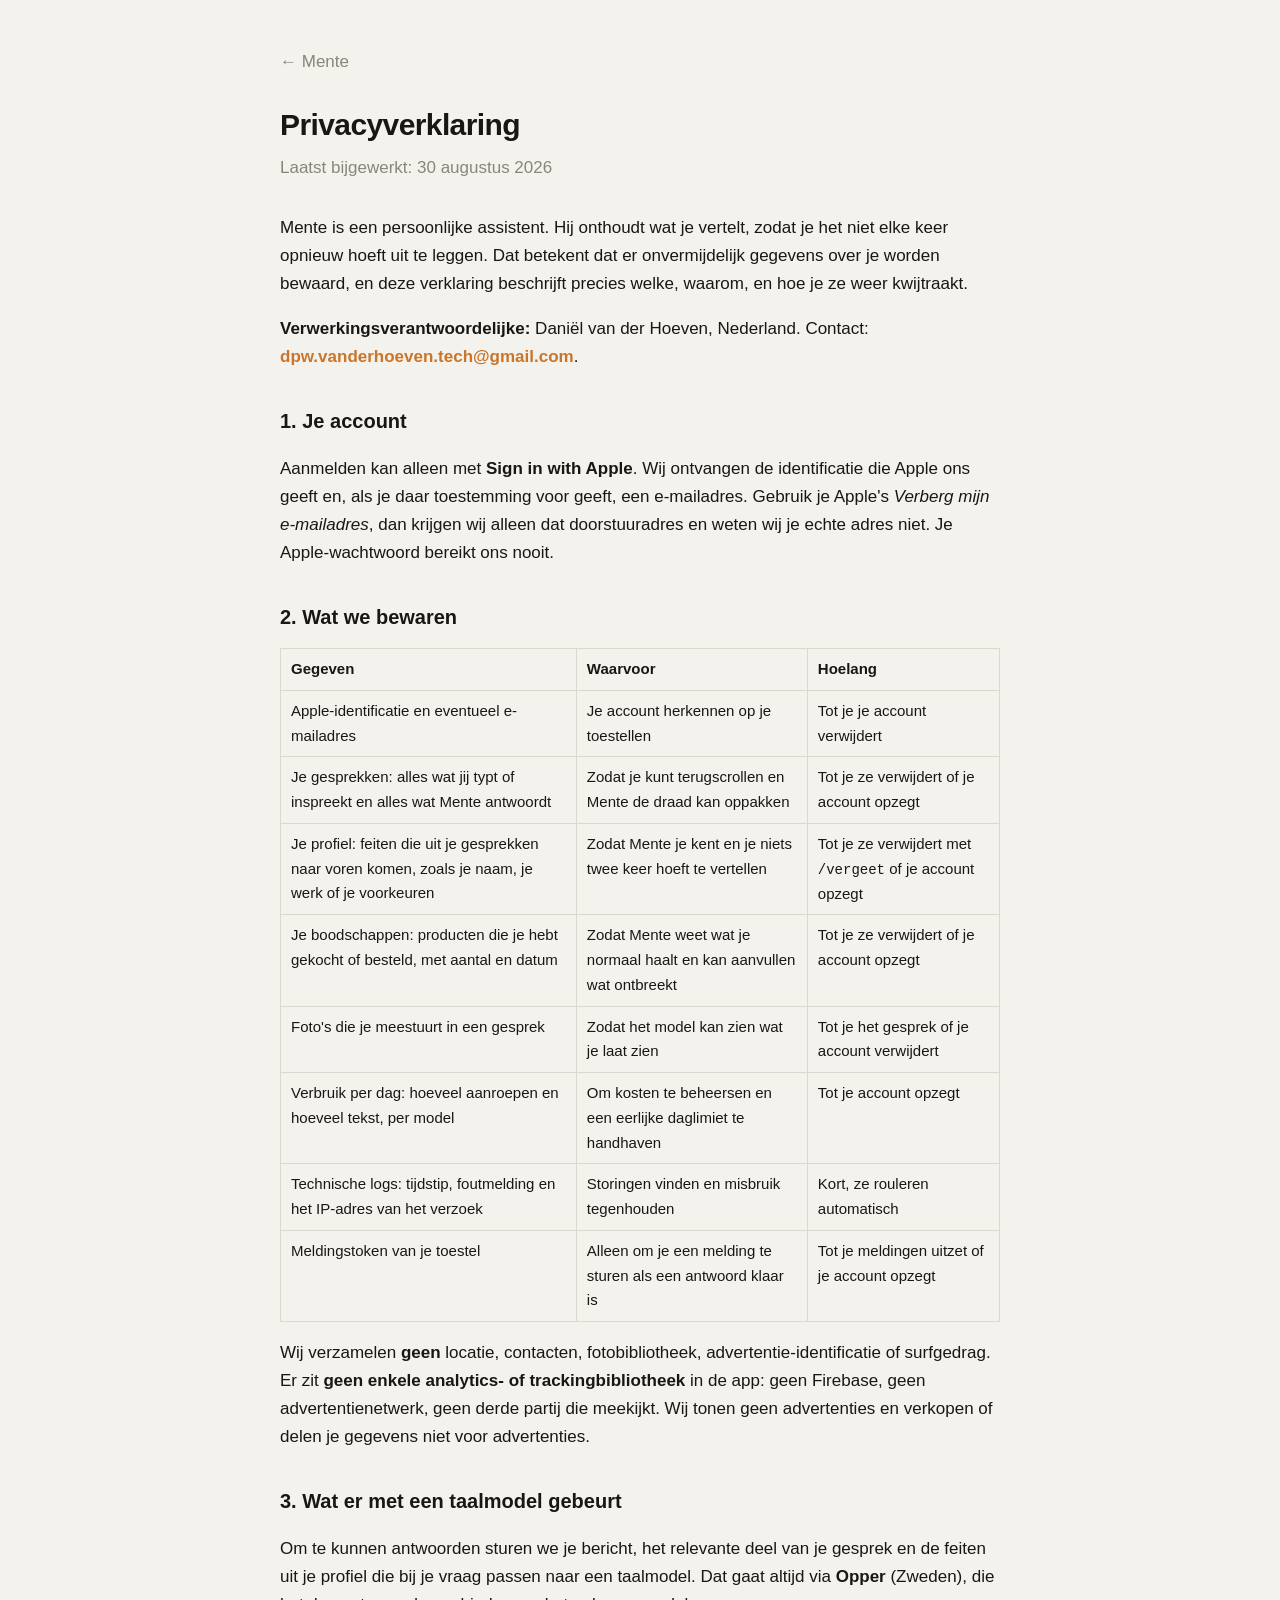
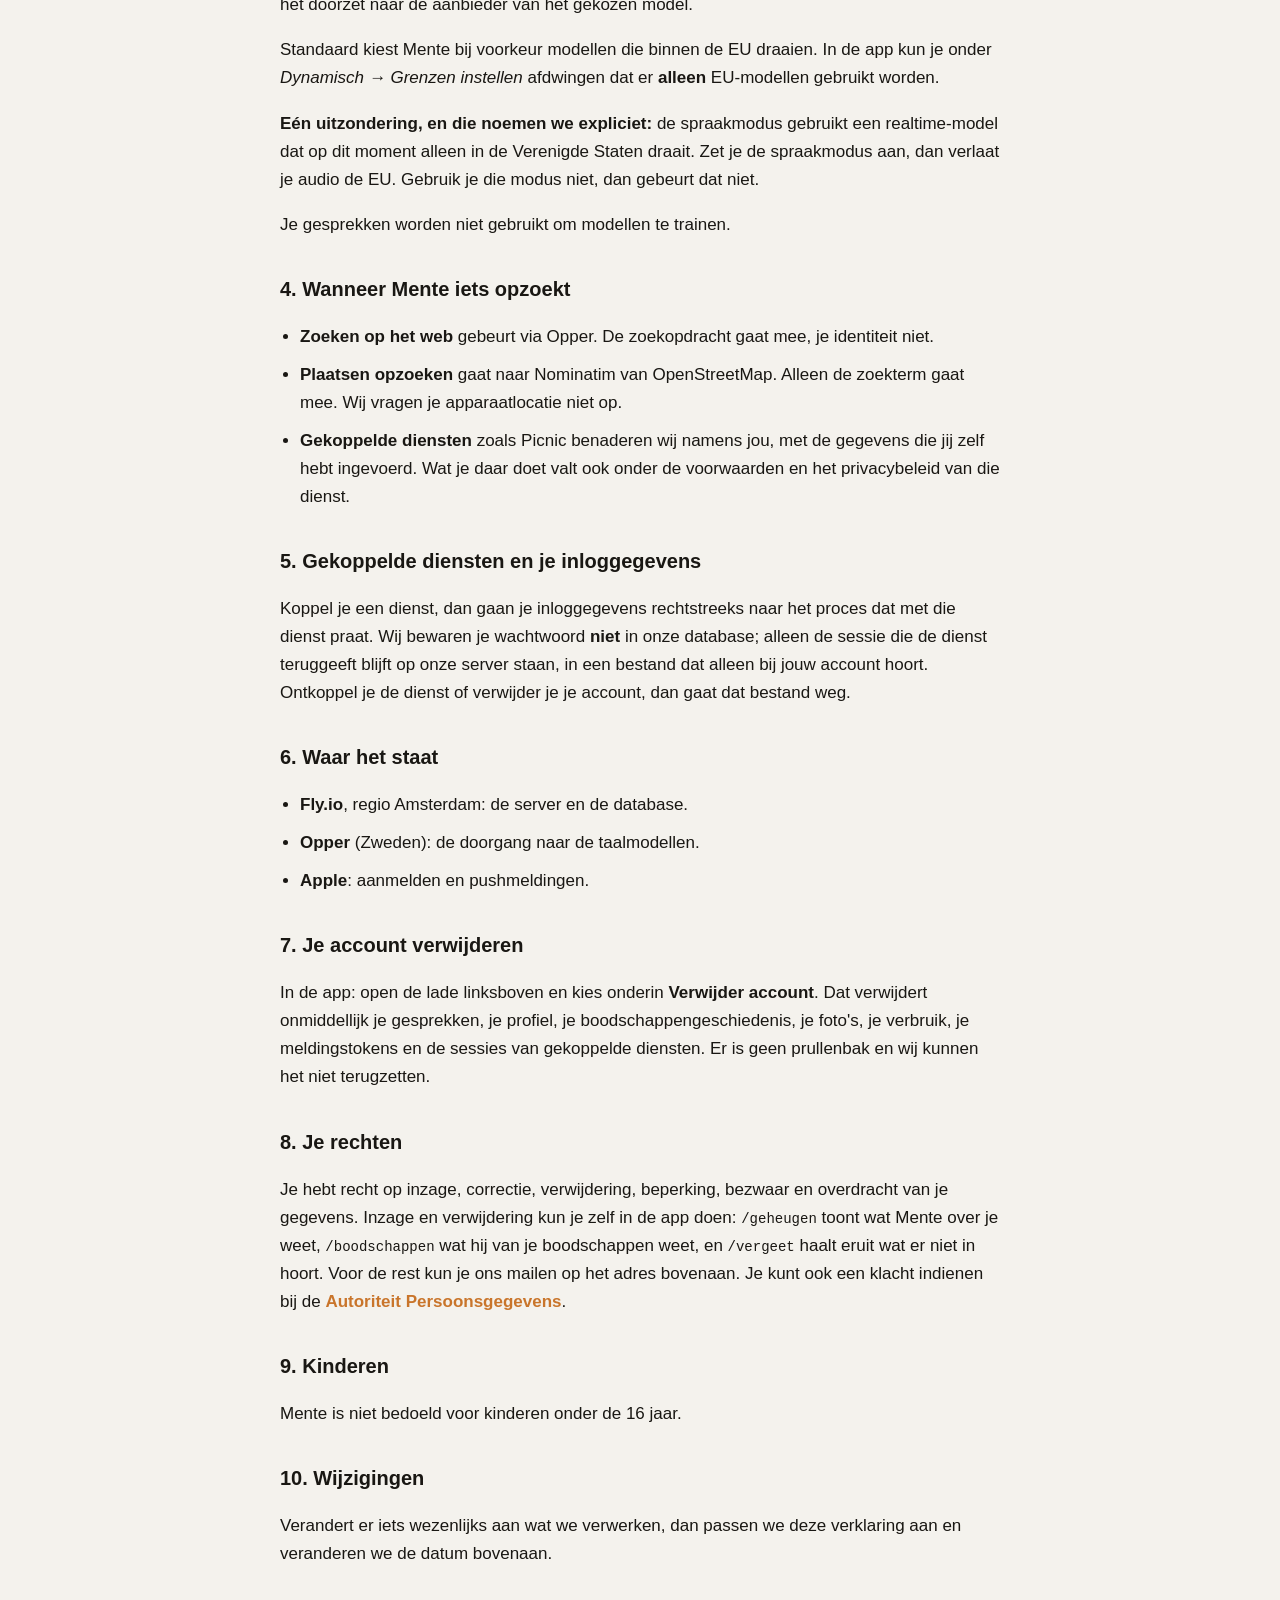
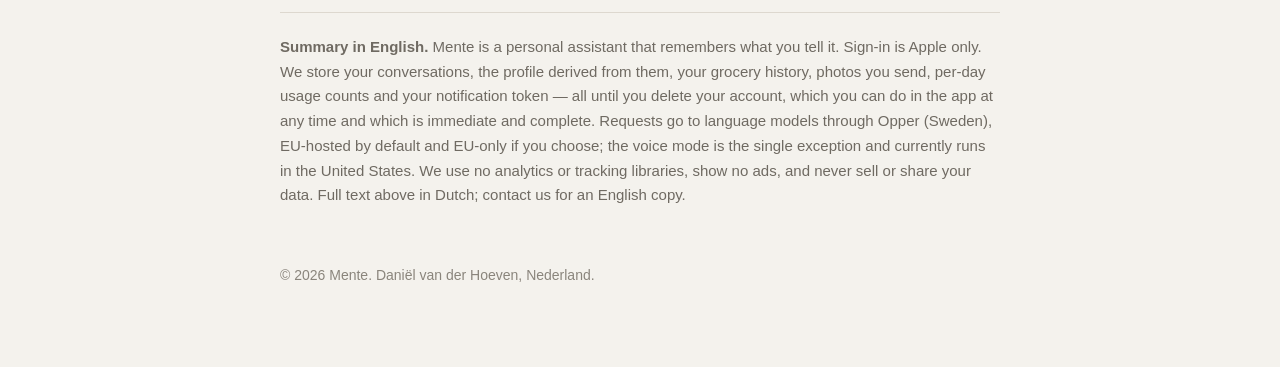
==== privacy.html @ 1af2e531 "Privacyverklaring, voorwaarden, ondersteuning en account verwijderen De pagina's waar App Store Conn" ====
<!DOCTYPE html>
<html lang="nl">
<head>
<meta charset="utf-8">
<meta name="viewport" content="width=device-width, initial-scale=1">
<title>Mente: Privacyverklaring</title>
<link rel="stylesheet" href="./stijl.css">
</head>
<body>
  <a class="back" href="./">← Mente</a>
  <h1>Privacyverklaring</h1>
  <p class="sub">Laatst bijgewerkt: 30 augustus 2026</p>

  <p>Mente is een persoonlijke assistent. Hij onthoudt wat je vertelt, zodat je
  het niet elke keer opnieuw hoeft uit te leggen. Dat betekent dat er
  onvermijdelijk gegevens over je worden bewaard, en deze verklaring beschrijft
  precies welke, waarom, en hoe je ze weer kwijtraakt.</p>

  <p><strong>Verwerkingsverantwoordelijke:</strong> Daniël van der Hoeven,
  Nederland. Contact:
  <a href="mailto:dpw.vanderhoeven.tech@gmail.com">dpw.vanderhoeven.tech@gmail.com</a>.</p>

  <h2>1. Je account</h2>
  <p>Aanmelden kan alleen met <strong>Sign in with Apple</strong>. Wij ontvangen
  de identificatie die Apple ons geeft en, als je daar toestemming voor geeft,
  een e-mailadres. Gebruik je Apple's <em>Verberg mijn e-mailadres</em>, dan
  krijgen wij alleen dat doorstuuradres en weten wij je echte adres niet. Je
  Apple-wachtwoord bereikt ons nooit.</p>

  <h2>2. Wat we bewaren</h2>
  <table>
    <tr><th>Gegeven</th><th>Waarvoor</th><th>Hoelang</th></tr>
    <tr><td>Apple-identificatie en eventueel e-mailadres</td>
        <td>Je account herkennen op je toestellen</td>
        <td>Tot je je account verwijdert</td></tr>
    <tr><td>Je gesprekken: alles wat jij typt of inspreekt en alles wat Mente
        antwoordt</td>
        <td>Zodat je kunt terugscrollen en Mente de draad kan oppakken</td>
        <td>Tot je ze verwijdert of je account opzegt</td></tr>
    <tr><td>Je profiel: feiten die uit je gesprekken naar voren komen, zoals je
        naam, je werk of je voorkeuren</td>
        <td>Zodat Mente je kent en je niets twee keer hoeft te vertellen</td>
        <td>Tot je ze verwijdert met <code>/vergeet</code> of je account opzegt</td></tr>
    <tr><td>Je boodschappen: producten die je hebt gekocht of besteld, met
        aantal en datum</td>
        <td>Zodat Mente weet wat je normaal haalt en kan aanvullen wat ontbreekt</td>
        <td>Tot je ze verwijdert of je account opzegt</td></tr>
    <tr><td>Foto's die je meestuurt in een gesprek</td>
        <td>Zodat het model kan zien wat je laat zien</td>
        <td>Tot je het gesprek of je account verwijdert</td></tr>
    <tr><td>Verbruik per dag: hoeveel aanroepen en hoeveel tekst, per model</td>
        <td>Om kosten te beheersen en een eerlijke daglimiet te handhaven</td>
        <td>Tot je account opzegt</td></tr>
    <tr><td>Technische logs: tijdstip, foutmelding en het IP-adres van het
        verzoek</td>
        <td>Storingen vinden en misbruik tegenhouden</td>
        <td>Kort, ze rouleren automatisch</td></tr>
    <tr><td>Meldingstoken van je toestel</td>
        <td>Alleen om je een melding te sturen als een antwoord klaar is</td>
        <td>Tot je meldingen uitzet of je account opzegt</td></tr>
  </table>

  <p>Wij verzamelen <strong>geen</strong> locatie, contacten, fotobibliotheek,
  advertentie-identificatie of surfgedrag. Er zit <strong>geen enkele
  analytics- of trackingbibliotheek</strong> in de app: geen Firebase, geen
  advertentienetwerk, geen derde partij die meekijkt. Wij tonen geen advertenties
  en verkopen of delen je gegevens niet voor advertenties.</p>

  <h2>3. Wat er met een taalmodel gebeurt</h2>
  <p>Om te kunnen antwoorden sturen we je bericht, het relevante deel van je
  gesprek en de feiten uit je profiel die bij je vraag passen naar een
  taalmodel. Dat gaat altijd via <strong>Opper</strong> (Zweden), die het
  doorzet naar de aanbieder van het gekozen model.</p>
  <p>Standaard kiest Mente bij voorkeur modellen die binnen de EU draaien. In de
  app kun je onder <em>Dynamisch → Grenzen instellen</em> afdwingen dat er
  <strong>alleen</strong> EU-modellen gebruikt worden.</p>
  <p><strong>Eén uitzondering, en die noemen we expliciet:</strong> de
  spraakmodus gebruikt een realtime-model dat op dit moment alleen in de
  Verenigde Staten draait. Zet je de spraakmodus aan, dan verlaat je audio de
  EU. Gebruik je die modus niet, dan gebeurt dat niet.</p>
  <p>Je gesprekken worden niet gebruikt om modellen te trainen.</p>

  <h2>4. Wanneer Mente iets opzoekt</h2>
  <ul>
    <li><strong>Zoeken op het web</strong> gebeurt via Opper. De zoekopdracht
    gaat mee, je identiteit niet.</li>
    <li><strong>Plaatsen opzoeken</strong> gaat naar Nominatim van
    OpenStreetMap. Alleen de zoekterm gaat mee. Wij vragen je apparaatlocatie
    niet op.</li>
    <li><strong>Gekoppelde diensten</strong> zoals Picnic benaderen wij namens
    jou, met de gegevens die jij zelf hebt ingevoerd. Wat je daar doet valt ook
    onder de voorwaarden en het privacybeleid van die dienst.</li>
  </ul>

  <h2>5. Gekoppelde diensten en je inloggegevens</h2>
  <p>Koppel je een dienst, dan gaan je inloggegevens rechtstreeks naar het
  proces dat met die dienst praat. Wij bewaren je wachtwoord
  <strong>niet</strong> in onze database; alleen de sessie die de dienst
  teruggeeft blijft op onze server staan, in een bestand dat alleen bij jouw
  account hoort. Ontkoppel je de dienst of verwijder je je account, dan gaat dat
  bestand weg.</p>

  <h2>6. Waar het staat</h2>
  <ul>
    <li><strong>Fly.io</strong>, regio Amsterdam: de server en de database.</li>
    <li><strong>Opper</strong> (Zweden): de doorgang naar de taalmodellen.</li>
    <li><strong>Apple</strong>: aanmelden en pushmeldingen.</li>
  </ul>

  <h2>7. Je account verwijderen</h2>
  <p>In de app: open de lade linksboven en kies onderin <strong>Verwijder
  account</strong>. Dat verwijdert onmiddellijk je gesprekken, je profiel, je
  boodschappengeschiedenis, je foto's, je verbruik, je meldingstokens en de
  sessies van gekoppelde diensten. Er is geen prullenbak en wij kunnen het niet
  terugzetten.</p>

  <h2>8. Je rechten</h2>
  <p>Je hebt recht op inzage, correctie, verwijdering, beperking, bezwaar en
  overdracht van je gegevens. Inzage en verwijdering kun je zelf in de app doen:
  <code>/geheugen</code> toont wat Mente over je weet, <code>/boodschappen</code>
  wat hij van je boodschappen weet, en <code>/vergeet</code> haalt eruit wat er
  niet in hoort. Voor de rest kun je ons mailen op het adres bovenaan. Je kunt
  ook een klacht indienen bij de
  <a href="https://autoriteitpersoonsgegevens.nl">Autoriteit Persoonsgegevens</a>.</p>

  <h2>9. Kinderen</h2>
  <p>Mente is niet bedoeld voor kinderen onder de 16 jaar.</p>

  <h2>10. Wijzigingen</h2>
  <p>Verandert er iets wezenlijks aan wat we verwerken, dan passen we deze
  verklaring aan en veranderen we de datum bovenaan.</p>

  <div class="en">
    <strong>Summary in English.</strong> Mente is a personal assistant that
    remembers what you tell it. Sign-in is Apple only. We store your
    conversations, the profile derived from them, your grocery history, photos
    you send, per-day usage counts and your notification token — all until you
    delete your account, which you can do in the app at any time and which is
    immediate and complete. Requests go to language models through Opper
    (Sweden), EU-hosted by default and EU-only if you choose; the voice mode is
    the single exception and currently runs in the United States. We use no
    analytics or tracking libraries, show no ads, and never sell or share your
    data. Full text above in Dutch; contact us for an English copy.
  </div>

  <footer>© 2026 Mente. Daniël van der Hoeven, Nederland.</footer>
</body>
</html>
---- stijl.css ----
:root { color-scheme: light dark; }
body {
  font: 17px/1.65 -apple-system, BlinkMacSystemFont, "Segoe UI", Roboto, Helvetica, Arial, sans-serif;
  max-width: 720px; margin: 0 auto; padding: 48px 22px 80px;
  color: #191713; background: #F4F2ED;
}
@media (prefers-color-scheme: dark) {
  body { color: #E8E6E1; background: #191713; }
  a { color: #E29450; }
  table { border-color: #3a3733; }
  th, td { border-color: #3a3733; }
}
h1 { font-size: 30px; letter-spacing: -.02em; margin: 0 0 4px; }
h2 { font-size: 20px; margin: 34px 0 10px; }
.sub { color: #8a857c; margin: 0 0 32px; }
a { color: #C9752B; font-weight: 600; text-decoration: none; }
a:hover { text-decoration: underline; }
ul { padding-left: 20px; }
li { margin: 0 0 10px; }
table { border-collapse: collapse; width: 100%; margin: 14px 0; font-size: 15px; }
th, td { border: 1px solid #ddd8cf; padding: 8px 10px; text-align: left; vertical-align: top; }
th { font-weight: 600; }
code { font-family: ui-monospace, SFMono-Regular, Menlo, monospace; font-size: 14px; }
.back { display: inline-block; margin-bottom: 24px; color: #8a857c; font-weight: 400; }
footer { margin-top: 56px; color: #8a857c; font-size: 14px; }
.en { margin-top: 44px; padding-top: 22px; border-top: 1px solid #ddd8cf; color: #6f6a62; font-size: 15px; }
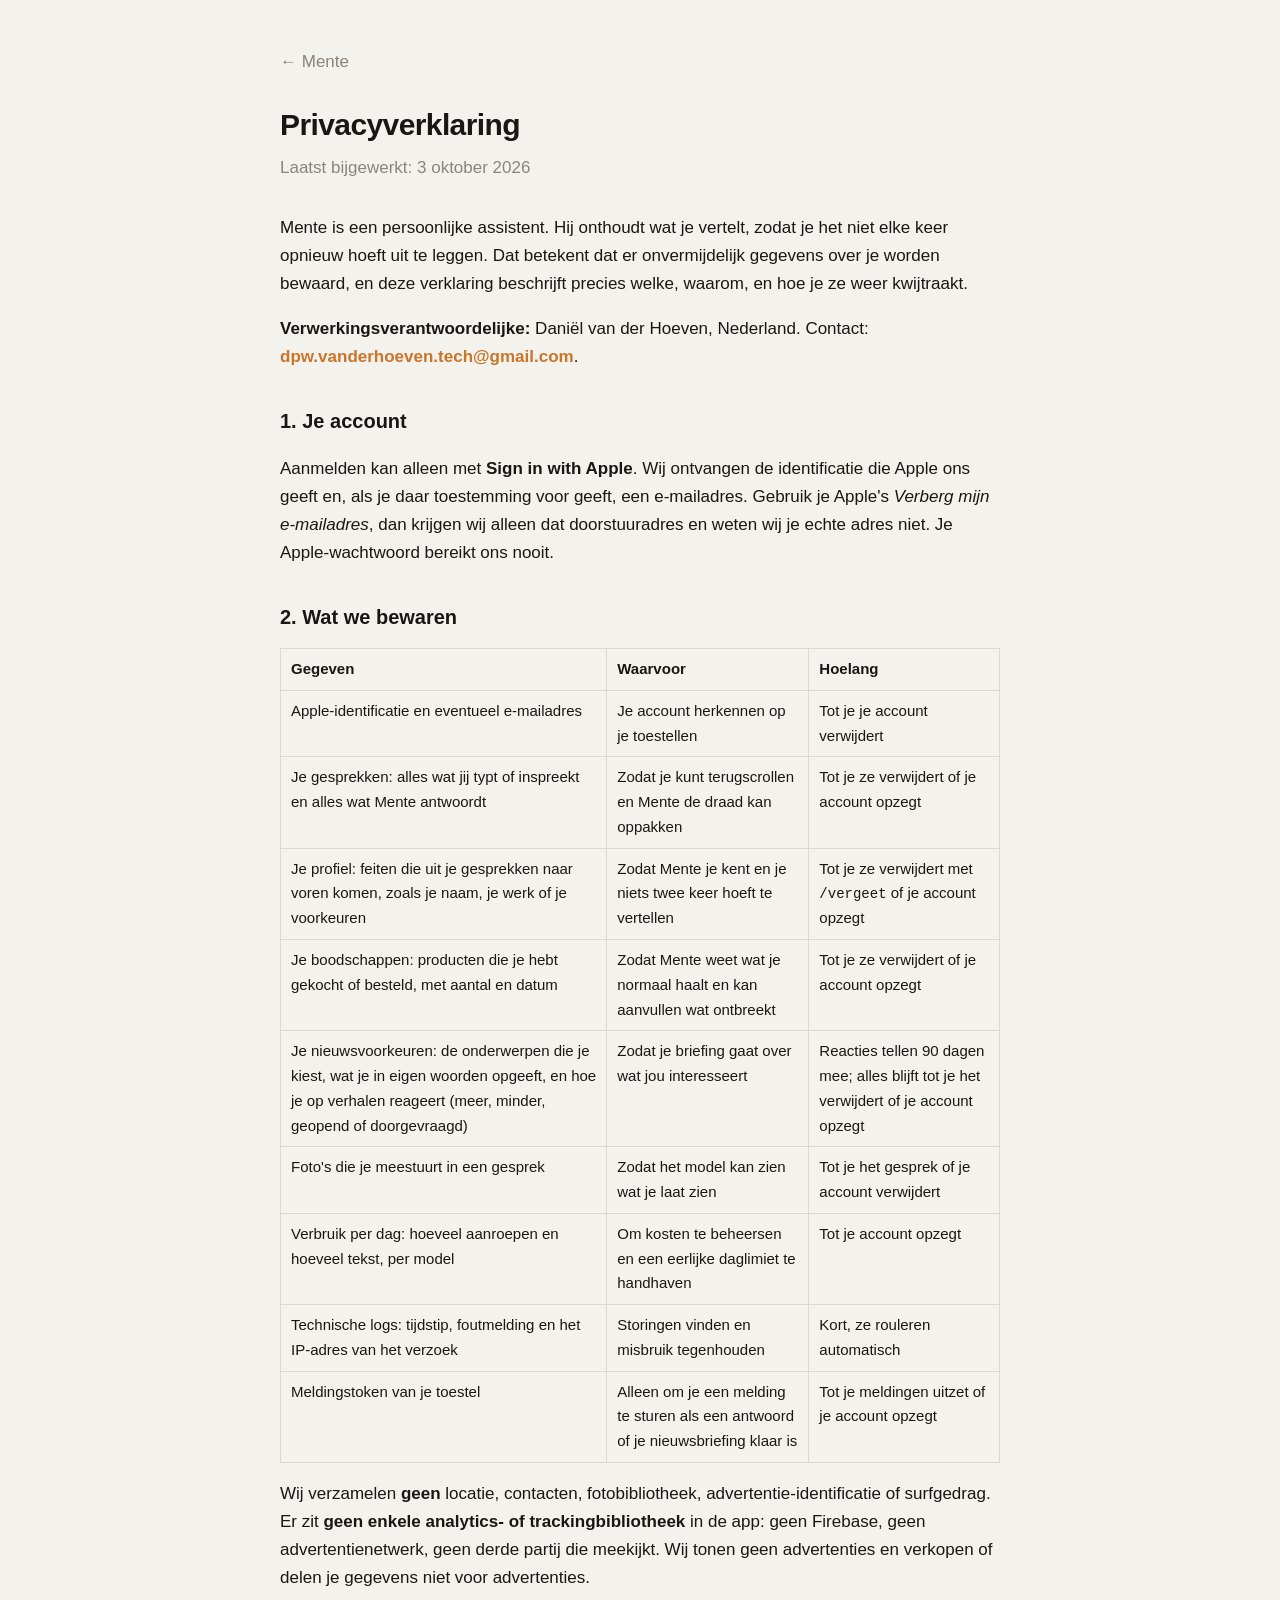
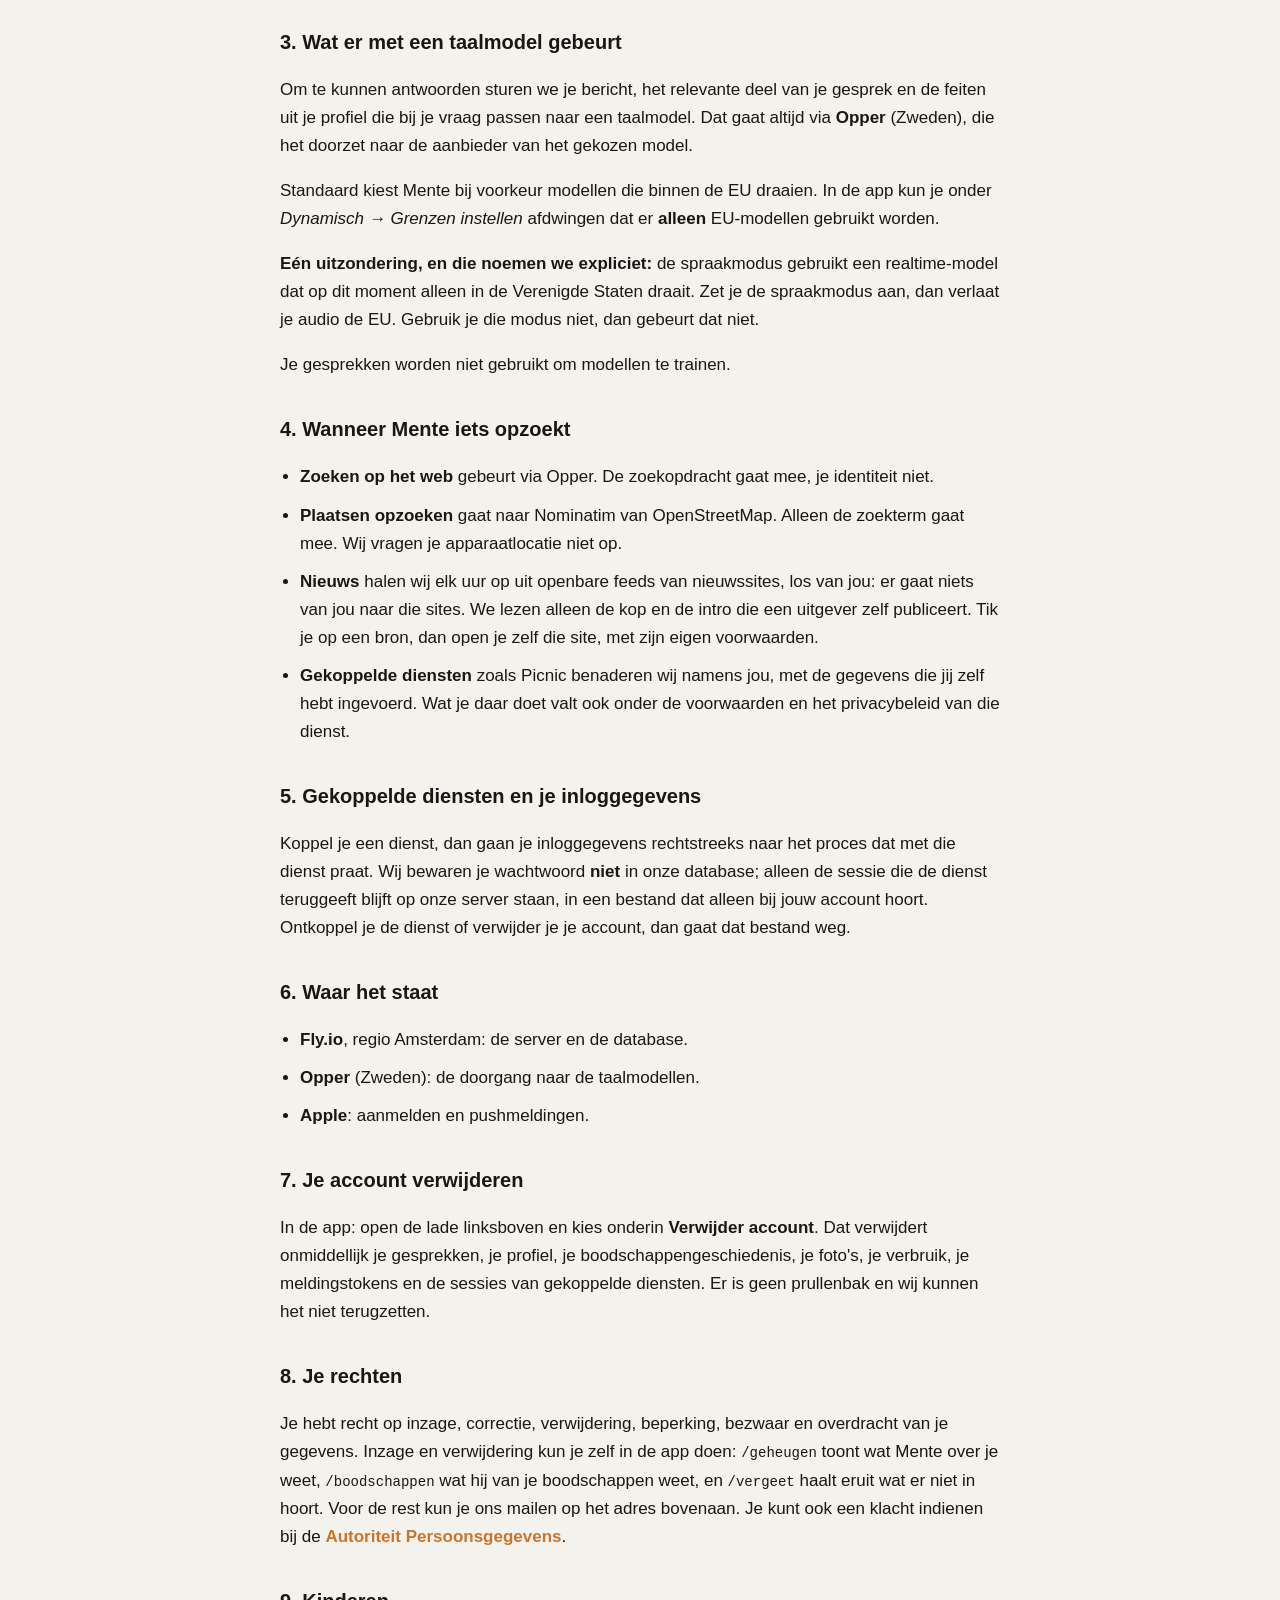
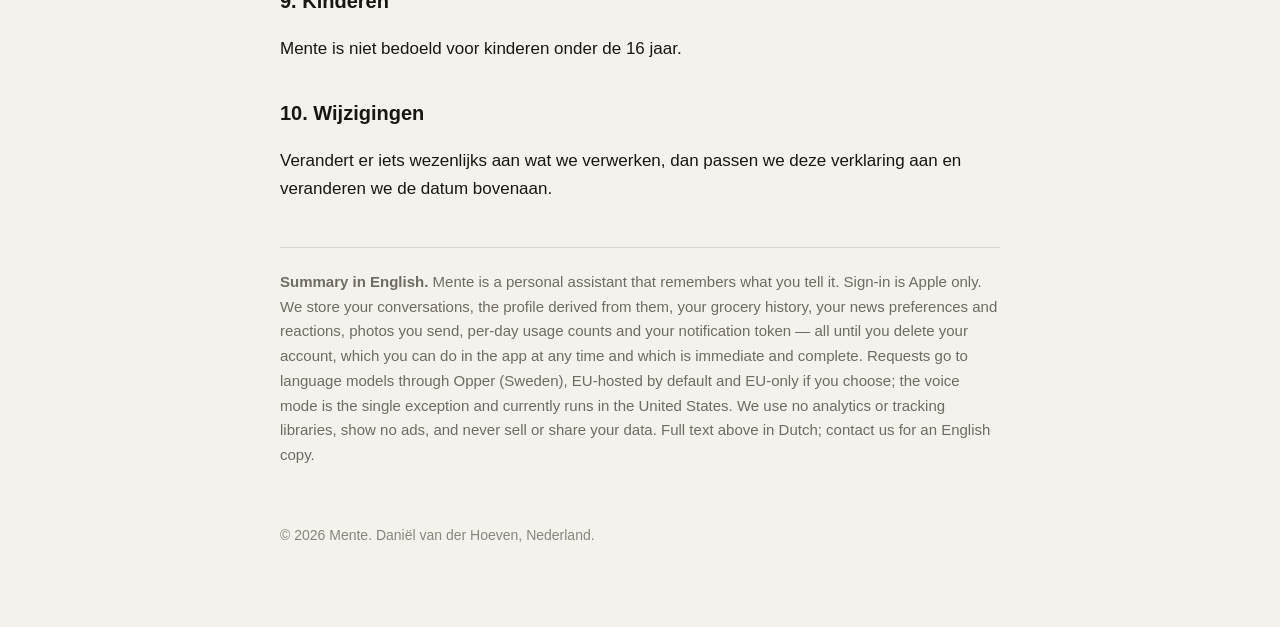
==== commit db8cf003: "Nieuwsvoorkeuren in de privacyverklaring Mente bewaart nu ook welke onderwerpen iemand kiest, wat hi" ====
--- a/privacy.html
+++ b/privacy.html
@@ -9,7 +9,7 @@
 <body>
   <a class="back" href="./">← Mente</a>
   <h1>Privacyverklaring</h1>
-  <p class="sub">Laatst bijgewerkt: 30 augustus 2026</p>
+  <p class="sub">Laatst bijgewerkt: 3 oktober 2026</p>
 
   <p>Mente is een persoonlijke assistent. Hij onthoudt wat je vertelt, zodat je
   het niet elke keer opnieuw hoeft uit te leggen. Dat betekent dat er
@@ -45,6 +45,12 @@
         aantal en datum</td>
         <td>Zodat Mente weet wat je normaal haalt en kan aanvullen wat ontbreekt</td>
         <td>Tot je ze verwijdert of je account opzegt</td></tr>
+    <tr><td>Je nieuwsvoorkeuren: de onderwerpen die je kiest, wat je in eigen
+        woorden opgeeft, en hoe je op verhalen reageert (meer, minder, geopend
+        of doorgevraagd)</td>
+        <td>Zodat je briefing gaat over wat jou interesseert</td>
+        <td>Reacties tellen 90 dagen mee; alles blijft tot je het verwijdert of
+        je account opzegt</td></tr>
     <tr><td>Foto's die je meestuurt in een gesprek</td>
         <td>Zodat het model kan zien wat je laat zien</td>
         <td>Tot je het gesprek of je account verwijdert</td></tr>
@@ -56,7 +62,8 @@
         <td>Storingen vinden en misbruik tegenhouden</td>
         <td>Kort, ze rouleren automatisch</td></tr>
     <tr><td>Meldingstoken van je toestel</td>
-        <td>Alleen om je een melding te sturen als een antwoord klaar is</td>
+        <td>Alleen om je een melding te sturen als een antwoord of je
+        nieuwsbriefing klaar is</td>
         <td>Tot je meldingen uitzet of je account opzegt</td></tr>
   </table>
 
@@ -87,6 +94,10 @@
     <li><strong>Plaatsen opzoeken</strong> gaat naar Nominatim van
     OpenStreetMap. Alleen de zoekterm gaat mee. Wij vragen je apparaatlocatie
     niet op.</li>
+    <li><strong>Nieuws</strong> halen wij elk uur op uit openbare feeds van
+    nieuwssites, los van jou: er gaat niets van jou naar die sites. We lezen
+    alleen de kop en de intro die een uitgever zelf publiceert. Tik je op een
+    bron, dan open je zelf die site, met zijn eigen voorwaarden.</li>
     <li><strong>Gekoppelde diensten</strong> zoals Picnic benaderen wij namens
     jou, met de gegevens die jij zelf hebt ingevoerd. Wat je daar doet valt ook
     onder de voorwaarden en het privacybeleid van die dienst.</li>
@@ -133,8 +144,9 @@
   <div class="en">
     <strong>Summary in English.</strong> Mente is a personal assistant that
     remembers what you tell it. Sign-in is Apple only. We store your
-    conversations, the profile derived from them, your grocery history, photos
-    you send, per-day usage counts and your notification token — all until you
+    conversations, the profile derived from them, your grocery history, your
+    news preferences and reactions, photos you send, per-day usage counts and
+    your notification token — all until you
     delete your account, which you can do in the app at any time and which is
     immediate and complete. Requests go to language models through Opper
     (Sweden), EU-hosted by default and EU-only if you choose; the voice mode is
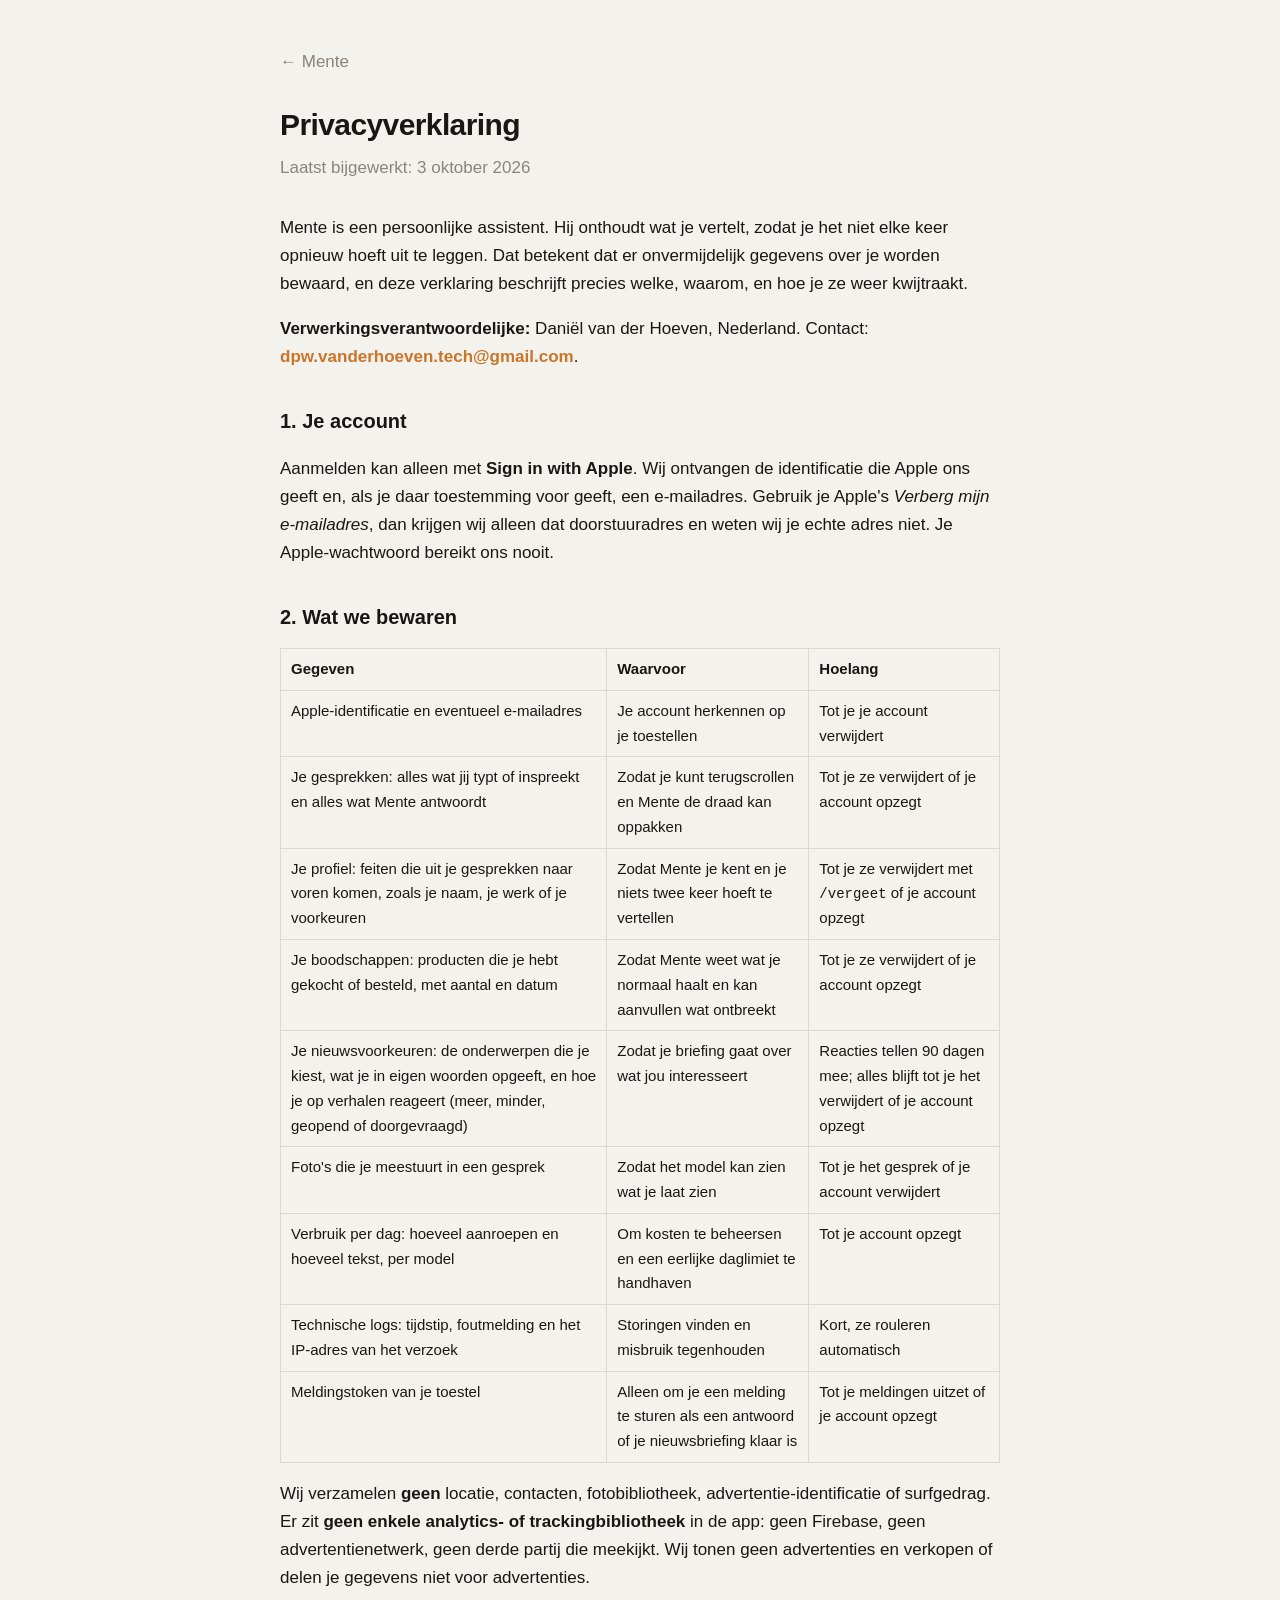
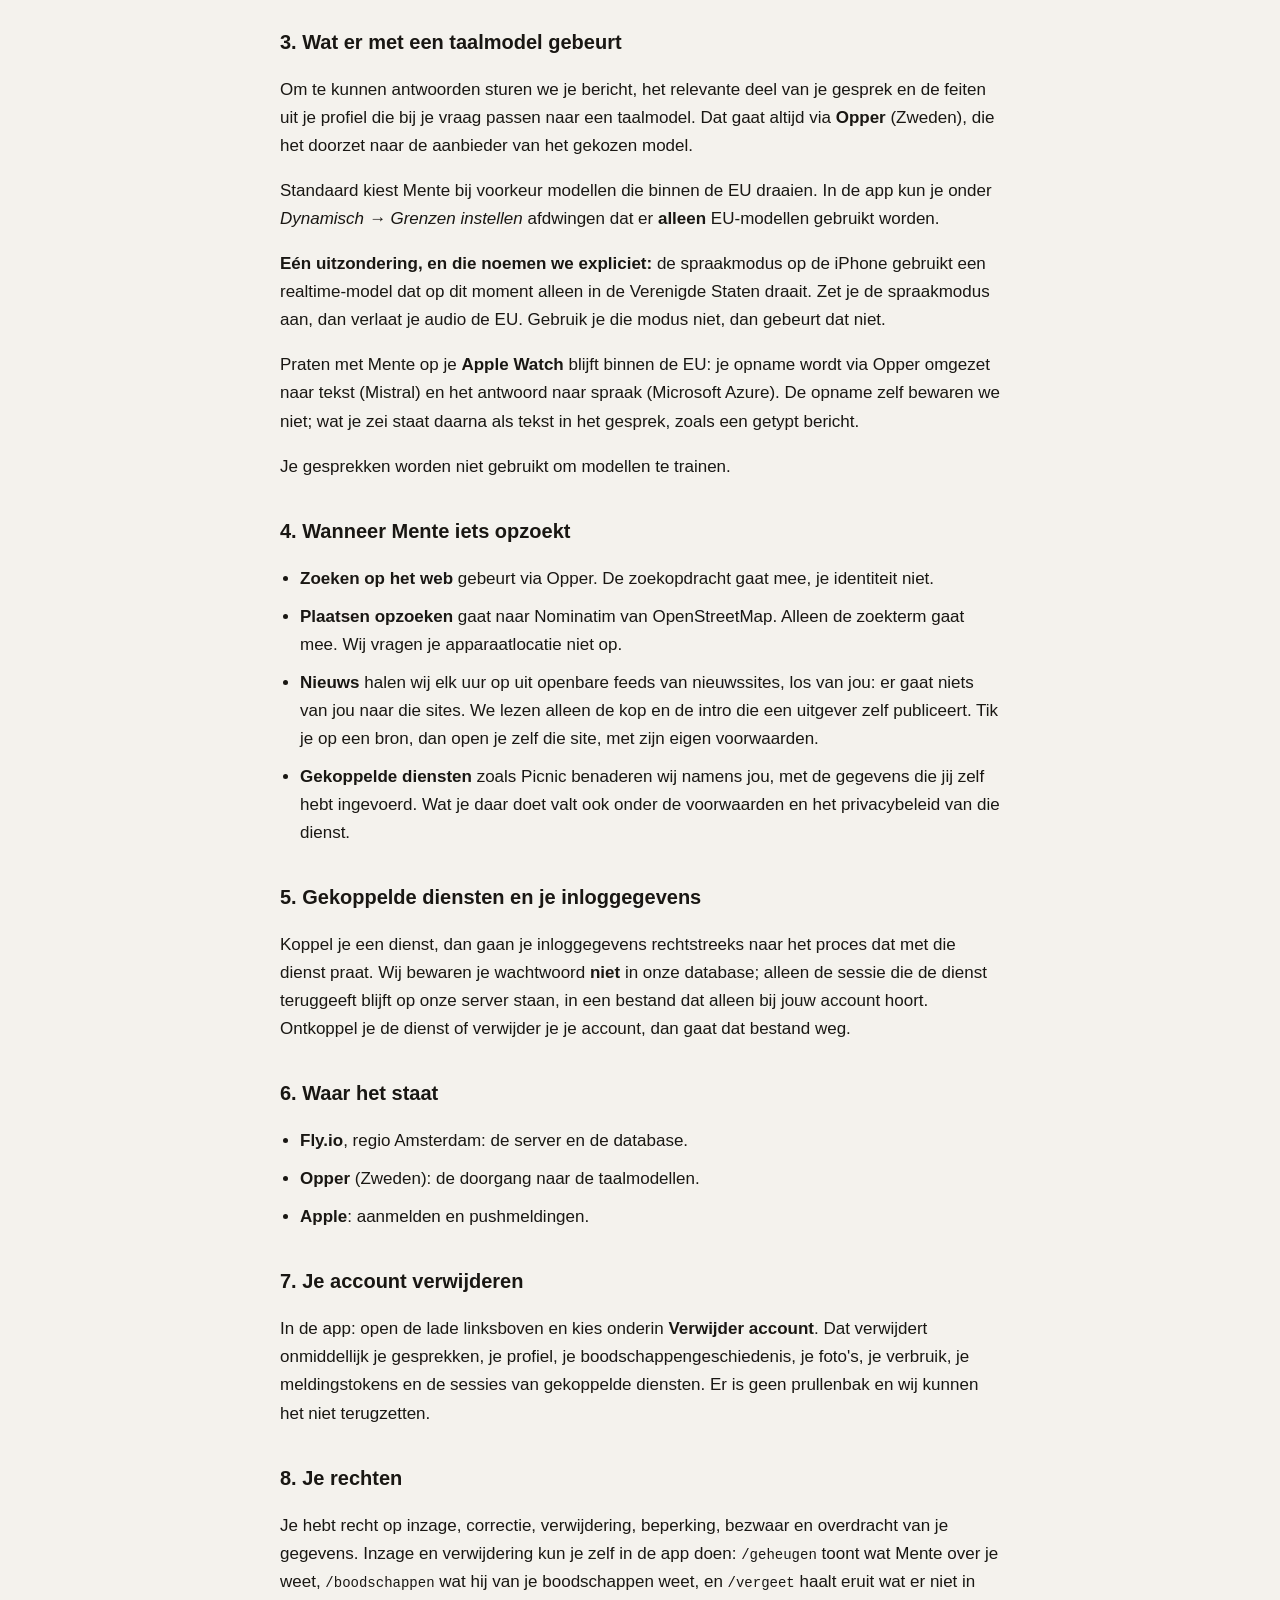
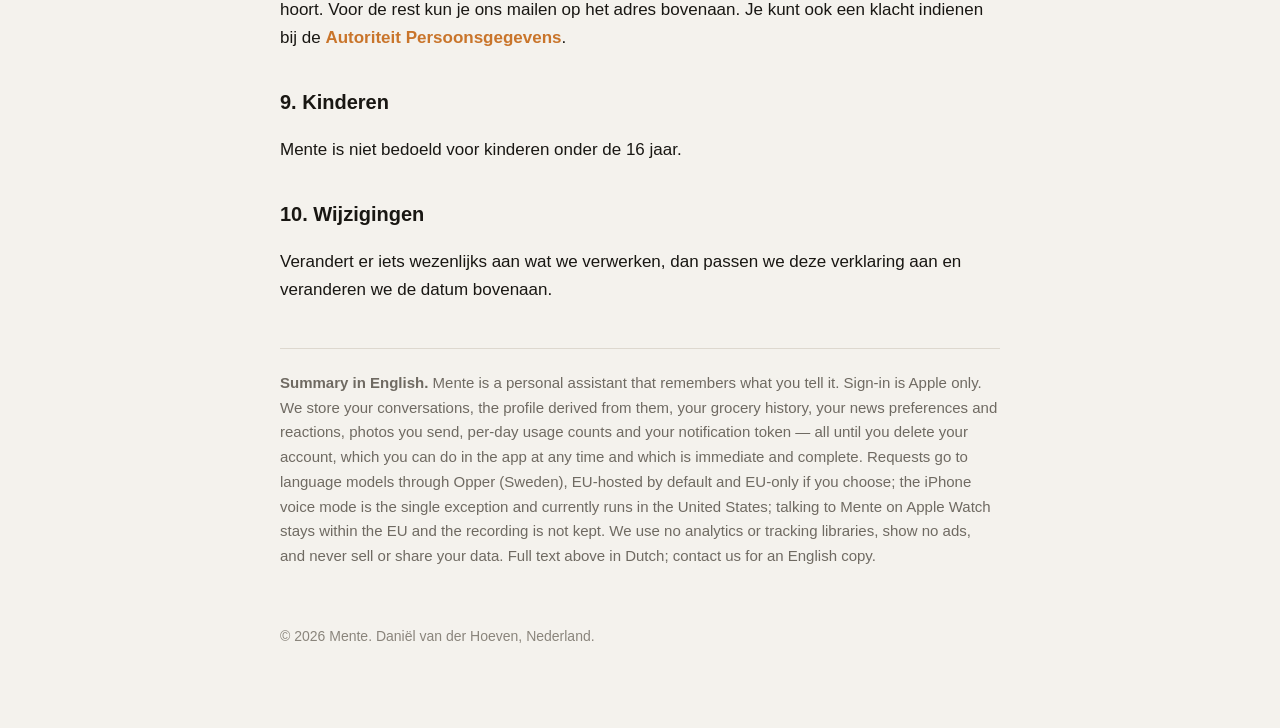
==== commit 1e49d442: "Spraak op het horloge blijft in de EU, en de opname wordt niet bewaard Co-Authored-By: Claude Opus 5" ====
--- a/privacy.html
+++ b/privacy.html
@@ -82,9 +82,13 @@
   app kun je onder <em>Dynamisch → Grenzen instellen</em> afdwingen dat er
   <strong>alleen</strong> EU-modellen gebruikt worden.</p>
   <p><strong>Eén uitzondering, en die noemen we expliciet:</strong> de
-  spraakmodus gebruikt een realtime-model dat op dit moment alleen in de
-  Verenigde Staten draait. Zet je de spraakmodus aan, dan verlaat je audio de
-  EU. Gebruik je die modus niet, dan gebeurt dat niet.</p>
+  spraakmodus op de iPhone gebruikt een realtime-model dat op dit moment alleen
+  in de Verenigde Staten draait. Zet je de spraakmodus aan, dan verlaat je audio
+  de EU. Gebruik je die modus niet, dan gebeurt dat niet.</p>
+  <p>Praten met Mente op je <strong>Apple Watch</strong> blijft binnen de EU:
+  je opname wordt via Opper omgezet naar tekst (Mistral) en het antwoord naar
+  spraak (Microsoft Azure). De opname zelf bewaren we niet; wat je zei staat
+  daarna als tekst in het gesprek, zoals een getypt bericht.</p>
   <p>Je gesprekken worden niet gebruikt om modellen te trainen.</p>
 
   <h2>4. Wanneer Mente iets opzoekt</h2>
@@ -149,8 +153,9 @@
     your notification token — all until you
     delete your account, which you can do in the app at any time and which is
     immediate and complete. Requests go to language models through Opper
-    (Sweden), EU-hosted by default and EU-only if you choose; the voice mode is
-    the single exception and currently runs in the United States. We use no
+    (Sweden), EU-hosted by default and EU-only if you choose; the iPhone voice mode is
+    the single exception and currently runs in the United States; talking to
+    Mente on Apple Watch stays within the EU and the recording is not kept. We use no
     analytics or tracking libraries, show no ads, and never sell or share your
     data. Full text above in Dutch; contact us for an English copy.
   </div>
